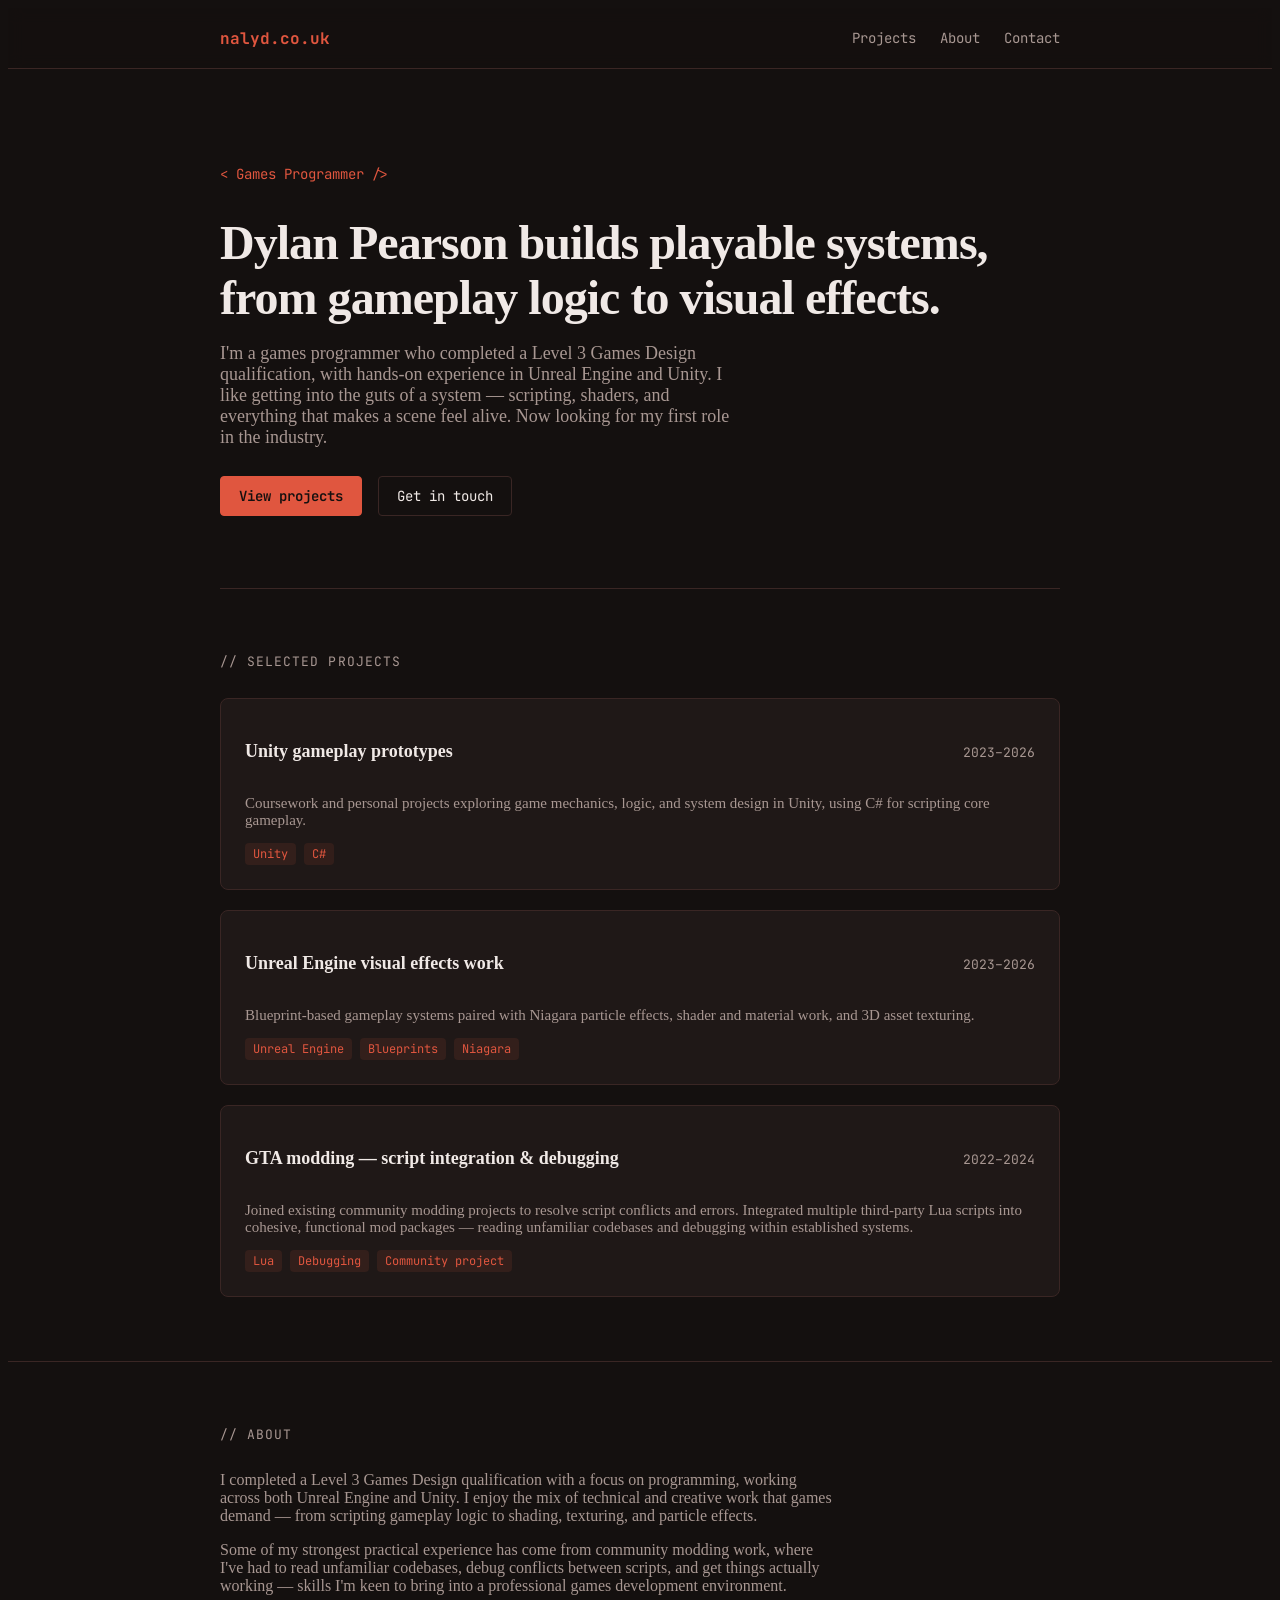
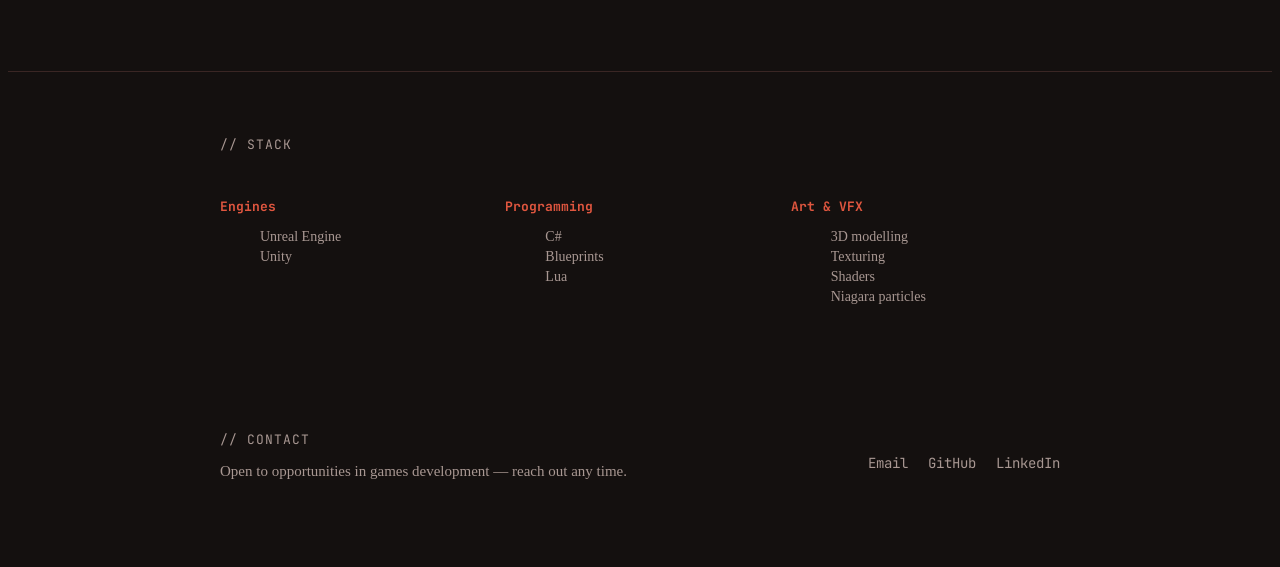
==== index.html @ 9c81312b "I should have hooked up top github from the start" ====
<!DOCTYPE html>
<html lang="en">
<head>
    <meta charset="UTF-8">
    <meta name="viewport" content="width=device-width, initial-scale=1.0">
    <title>Dylan 'Nalyd' Pearson - JNR Games Programer</title>
    <link rel="styleSheet" href="/styles.css">
    <link rel="styleSheet" href="/config.css">
</head>
<body>

<header>
  <nav class="wrap">
    <a href="#top" class="logo">nalyd.co.uk</a>
    <div class="navlinks">
      <a href="#projects">Projects</a>
      <a href="#about">About</a>
      <a href="#contact">Contact</a>
    </div>
  </nav>
</header>

<div class="hero wrap" id="top">
  <span class="tag">&lt; Games Programmer /&gt;</span>
  <h1>Dylan Pearson builds playable systems, from gameplay logic to visual effects.</h1>
  <p>I'm a games programmer who completed a Level 3 Games Design qualification, with hands-on experience in Unreal Engine and Unity. I like getting into the guts of a system — scripting, shaders, and everything that makes a scene feel alive. Now looking for my first role in the industry.</p>
  <div class="links">
    <a class="btn primary" href="#projects">View projects</a>
    <a class="btn" href="#contact">Get in touch</a>
  </div>
</div>


    <section id="projects">
  <div class="wrap">
    <div class="section-label">// Selected projects</div>
    <div class="projects">
    <div class="project">
  <div class="project-top">
    <h3>Unity gameplay prototypes</h3>
    <span class="year">2023–2026</span>
  </div>
  <p>Coursework and personal projects exploring game mechanics, logic, and system design in Unity, using C# for scripting core gameplay.</p>
  <div class="stack"><span>Unity</span><span>C#</span></div>
</div>
<div class="project">
  <div class="project-top">
    <h3>Unreal Engine visual effects work</h3>
    <span class="year">2023–2026</span>
  </div>
  <p>Blueprint-based gameplay systems paired with Niagara particle effects, shader and material work, and 3D asset texturing.</p>
  <div class="stack"><span>Unreal Engine</span><span>Blueprints</span><span>Niagara</span></div>
</div>

<div class="project">
  <div class="project-top">
    <h3>GTA modding — script integration & debugging</h3>
    <span class="year">2022–2024</span>
  </div>
  <p>Joined existing community modding projects to resolve script conflicts and errors. Integrated multiple third-party Lua scripts into cohesive, functional mod packages — reading unfamiliar codebases and debugging within established systems.</p>
  <div class="stack"><span>Lua</span><span>Debugging</span><span>Community project</span></div>
</div>
    </div>
  </div>
</section>

<section id="about">
  <div class="wrap">
    <div class="section-label">// About</div>
    <div class="about">
      <p>I completed a Level 3 Games Design qualification with a focus on programming, working across both Unreal Engine and Unity. I enjoy the mix of technical and creative work that games demand — from scripting gameplay logic to shading, texturing, and particle effects.</p>
      <p>Some of my strongest practical experience has come from community modding work, where I've had to read unfamiliar codebases, debug conflicts between scripts, and get things actually working — skills I'm keen to bring into a professional games development environment.</p>
    </div>
  </div>
</section>


<section id="skills">
  <div class="wrap">
    <div class="section-label">// Stack</div>
    <div class="skills-grid">
      <div class="skill-group">
        <h4>Engines</h4>
        <ul><li>Unreal Engine</li><li>Unity</li></ul>
      </div>
      <div class="skill-group">
        <h4>Programming</h4>
        <ul><li>C#</li><li>Blueprints</li><li>Lua</li></ul>
      </div>
      <div class="skill-group">
        <h4>Art & VFX</h4>
        <ul><li>3D modelling</li><li>Texturing</li><li>Shaders</li><li>Niagara particles</li></ul>
      </div>
    </div>
  </div>
</section>
<footer id="contact">
  <div class="wrap">
    <div>
      <div class="section-label" style="margin-bottom:6px;">// Contact</div>
      <p style="color:var(--textDim); font-size:15px;">Open to opportunities in games development — reach out any time.</p>
    </div>
    <div class="contact-links">
      <a href="mailto:Dylan@nalyd.co.uk">Email</a>
      <a href="https://github.com/Nalyd24">GitHub</a>
      <a href="https://www.linkedin.com/in/dylanjpearson/">LinkedIn</a>
    </div>
  </div>
</footer>
</body>
</html>
---- styles.css ----
@import url('https://fonts.googleapis.com/css2?family=JetBrains+Mono:wght@400;500;700&family=Inter:wght@400;500;600&display=swap');

:root {
    --bg: #14100f;
    --bgRaised: #1f1817;
    --text: #f0e9e6;
    --textDim: #a89792;
    --border: #3a2624;
    --accent: #e0563f;
  --mono: 'JetBrains Mono', monospace;
  --sans: 'Inter', sans-serif;
}
body { background: var(--bg); color: var(--text); }
a { color: inherit; text-decoration: none; }
a:focus-visible, button:focus-visible { outline: 2px solid var(--accent); outline-offset: 3px; }
.logo { color: var(--accent); }

.wrap {
    max-width: 840px;
    margin: 0 auto;
    padding: 0 24px; 
}
.logo { color: var(--accent); }

.wrap { max-width: 840px; margin: 0 auto; padding: 0 24px; }

header {
  position: sticky;
  top: 0;
  z-index: 10;
  background: rgba(20,16,15,0.85);
  backdrop-filter: blur(8px);
  border-bottom: 1px solid var(--border);
}
header {
  position: sticky;
  top: 0;
  z-index: 10;
}
header {
  background: rgba(20,16,15,0.85);
  backdrop-filter: blur(8px);
  border-bottom: 1px solid var(--border);
}
nav.wrap {
  display: flex;
  justify-content: space-between;
  align-items: center;
  height: 60px;
}
.logo { font-family: var(--mono); font-weight: 700; color: var(--accent); }
.navlinks { display: flex; gap: 24px; font-family: var(--mono); font-size: 14px; color: var(--textDim); }
.navlinks a:hover { color: var(--text); }
@media (max-width: 600px) {
  .navlinks { display: none; }
}

.hero {
  padding: 96px 0 72px;
  border-bottom: 1px solid var(--border);
}
.hero .tag {
  font-family: var(--mono);
  color: var(--accent);
  font-size: 14px;
  margin-bottom: 16px;
  display: block;
}
.hero h1 {
  font-size: clamp(32px, 5vw, 48px);
  font-weight: 600;
  letter-spacing: -0.02em;
  margin-bottom: 16px;
}
.hero p {
  color: var(--textDim);
  font-size: 18px;
  max-width: 520px;
}
.hero .links { display: flex; gap: 16px; margin-top: 28px; }
.btn {
  font-family: var(--mono);
  font-size: 14px;
  padding: 10px 18px;
  border-radius: 4px;
  border: 1px solid var(--border);
}
.btn.primary { background: var(--accent); color: var(--bg); border-color: var(--accent); font-weight: 600; }
.btn:hover { border-color: var(--accent); }

section { padding: 64px 0; border-bottom: 1px solid var(--border); }
section:last-of-type { border-bottom: none; }

.section-label {
  font-family: var(--mono);
  font-size: 13px;
  color: var(--textDim);
  text-transform: uppercase;
  letter-spacing: 0.08em;
  margin-bottom: 28px;
}

.projects { display: grid; gap: 20px; }

.project {
  background: var(--bgRaised);
  border: 1px solid var(--border);
  border-radius: 8px;
  padding: 24px;
  transition: border-color 0.15s ease;
}
.project:hover { border-color: var(--accent); }

.project-top { display: flex; justify-content: space-between; align-items: baseline; margin-bottom: 8px; }
.project h3 { font-size: 18px; font-weight: 600; }
.project .year { font-family: var(--mono); font-size: 13px; color: var(--textDim); }
.project p { color: var(--textDim); font-size: 15px; margin-bottom: 14px; }
.stack { display: flex; gap: 8px; flex-wrap: wrap; }
.stack span {
  font-family: var(--mono);
  font-size: 12px;
  color: var(--accent);
  background: rgba(224,86,63,0.1);
  padding: 3px 8px;
  border-radius: 4px;
}
.about p {
  color: var(--textDim);
  max-width: 620px;
  margin-bottom: 12px;
}
.skills-grid {
  display: grid;
  grid-template-columns: repeat(auto-fit, minmax(140px, 1fr));
  gap: 16px;
}

.skill-group h4 {
  font-family: var(--mono);
  font-size: 13px;
  color: var(--accent);
  margin-bottom: 8px;
}
.skill-group ul {
  list-style: none;
  color: var(--textDim);
  font-size: 14px;
}
.skill-group li {
    margin-bottom: 4px;
}
footer {
  padding: 48px 0 64px;
}
footer .wrap {
  display: flex;
  justify-content: space-between;
  align-items: center;
  flex-wrap: wrap;
  gap: 16px;
}
.contact-links { display: flex; gap: 20px; font-family: var(--mono); font-size: 14px; }
.contact-links a { color: var(--textDim); }
.contact-links a:hover { color: var(--accent); }
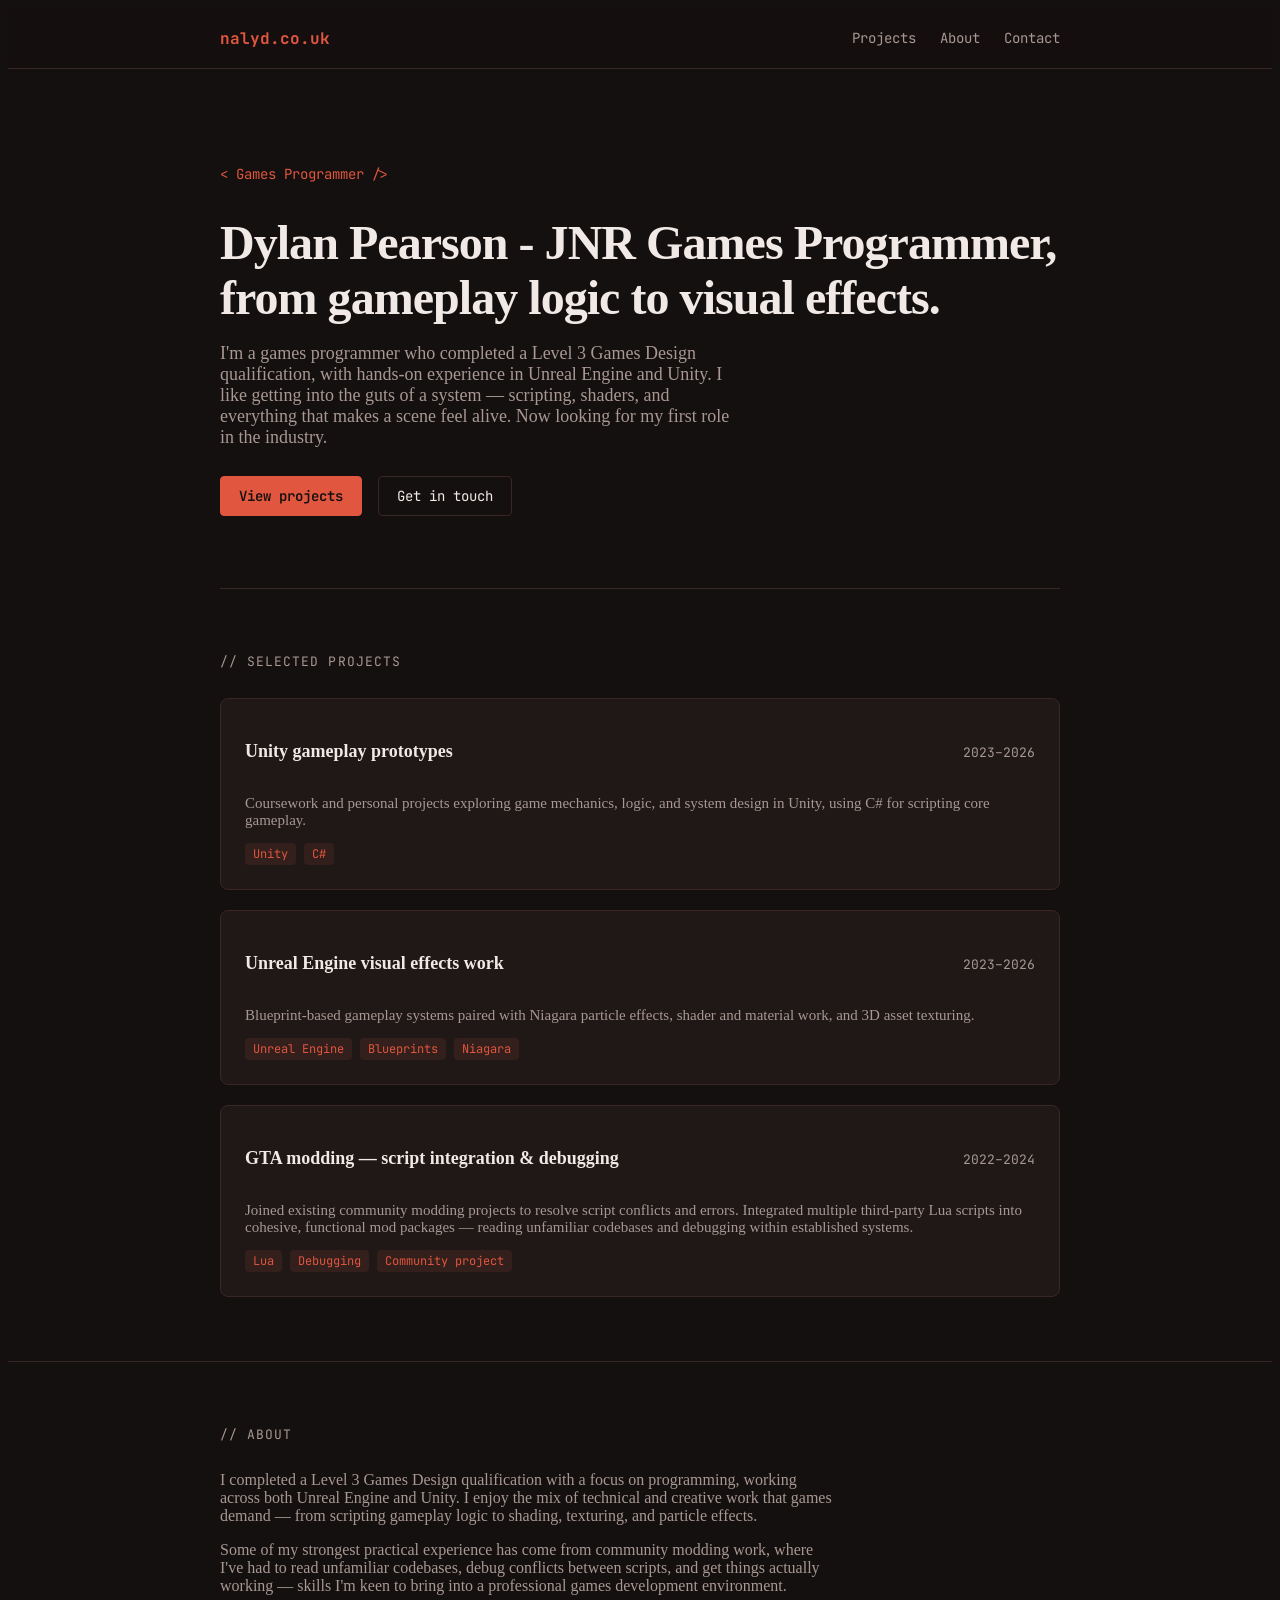
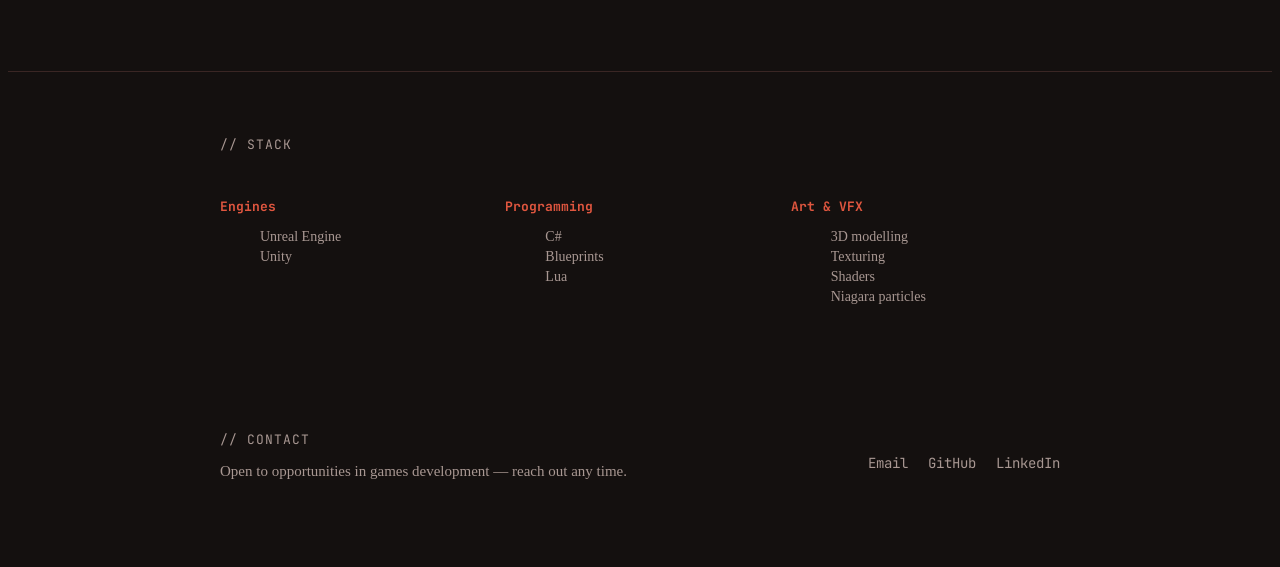
==== commit 52d0337f: "Update index.html" ====
--- a/index.html
+++ b/index.html
@@ -4,8 +4,7 @@
     <meta charset="UTF-8">
     <meta name="viewport" content="width=device-width, initial-scale=1.0">
     <title>Dylan 'Nalyd' Pearson - JNR Games Programer</title>
-    <link rel="styleSheet" href="/styles.css">
-    <link rel="styleSheet" href="/config.css">
+    <link rel="styleSheet" href="styles.css">
 </head>
 <body>
 
@@ -22,7 +21,7 @@
 
 <div class="hero wrap" id="top">
   <span class="tag">&lt; Games Programmer /&gt;</span>
-  <h1>Dylan Pearson builds playable systems, from gameplay logic to visual effects.</h1>
+  <h1>Dylan Pearson - JNR Games Programmer, from gameplay logic to visual effects.</h1>
   <p>I'm a games programmer who completed a Level 3 Games Design qualification, with hands-on experience in Unreal Engine and Unity. I like getting into the guts of a system — scripting, shaders, and everything that makes a scene feel alive. Now looking for my first role in the industry.</p>
   <div class="links">
     <a class="btn primary" href="#projects">View projects</a>
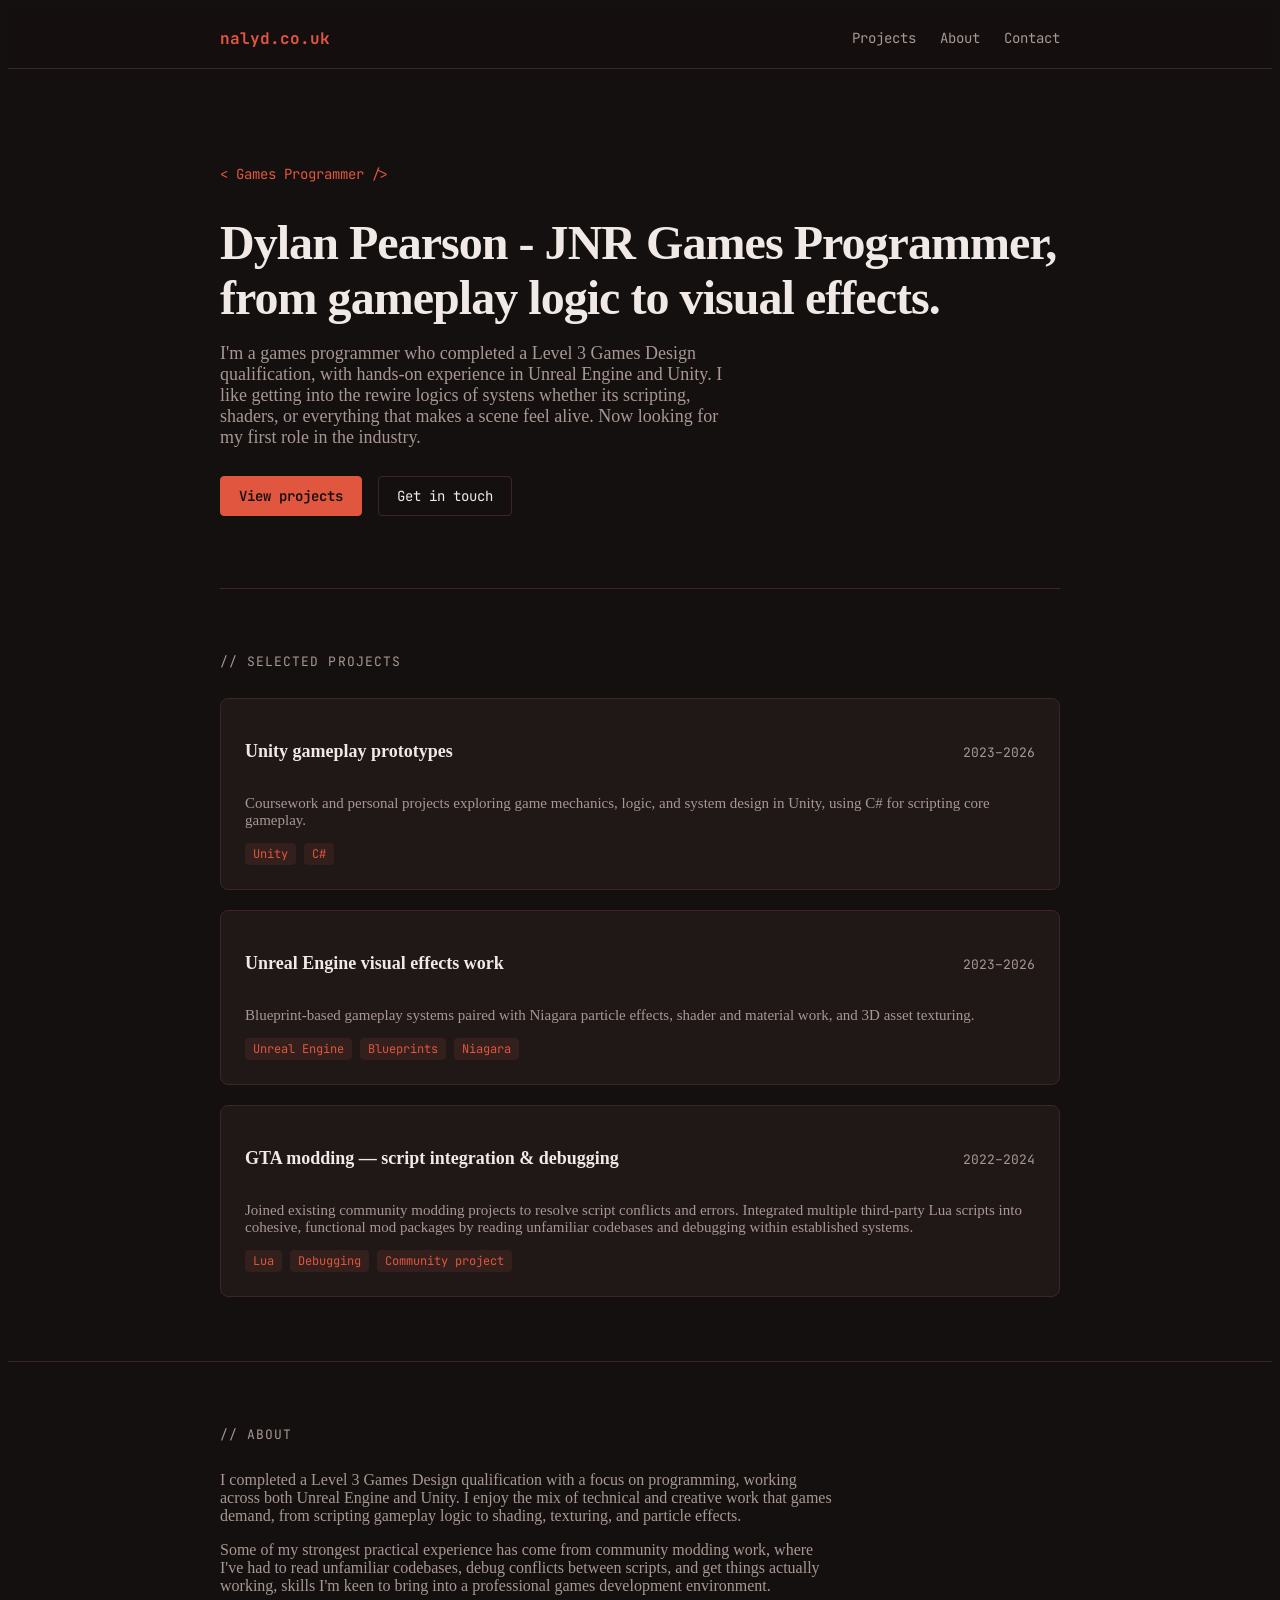
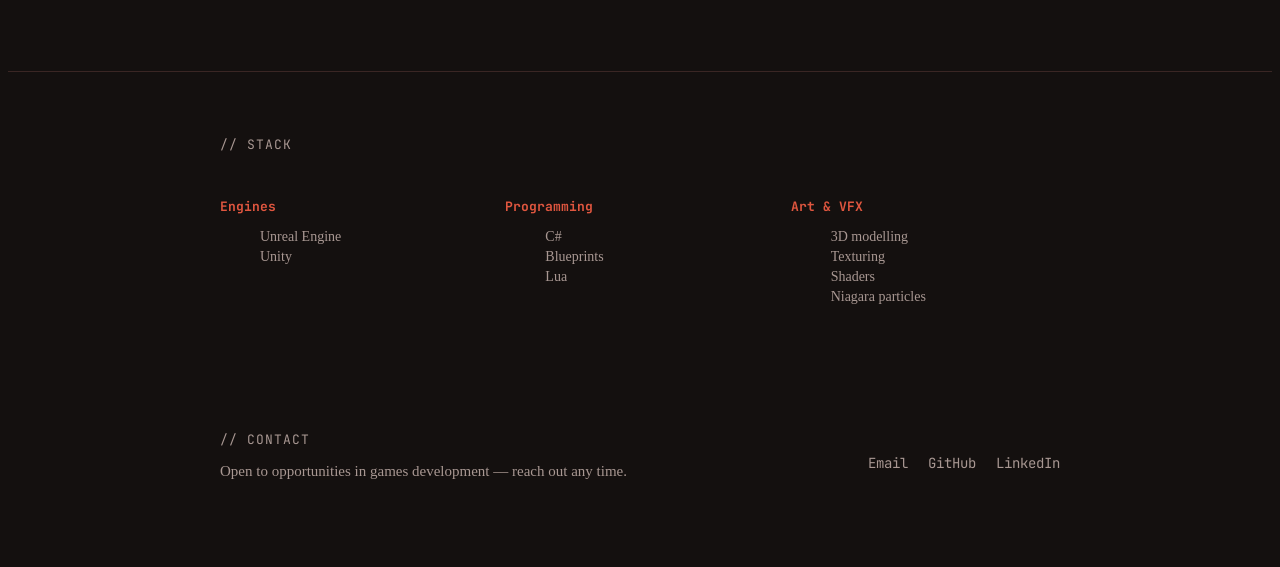
==== commit affb1445: "Update index.html" ====
--- a/index.html
+++ b/index.html
@@ -22,7 +22,7 @@
 <div class="hero wrap" id="top">
   <span class="tag">&lt; Games Programmer /&gt;</span>
   <h1>Dylan Pearson - JNR Games Programmer, from gameplay logic to visual effects.</h1>
-  <p>I'm a games programmer who completed a Level 3 Games Design qualification, with hands-on experience in Unreal Engine and Unity. I like getting into the guts of a system — scripting, shaders, and everything that makes a scene feel alive. Now looking for my first role in the industry.</p>
+  <p>I'm a games programmer who completed a Level 3 Games Design qualification, with hands-on experience in Unreal Engine and Unity. I like getting into the rewire logics of systens whether its scripting, shaders, or everything that makes a scene feel alive. Now looking for my first role in the industry.</p>
   <div class="links">
     <a class="btn primary" href="#projects">View projects</a>
     <a class="btn" href="#contact">Get in touch</a>
@@ -56,7 +56,7 @@
     <h3>GTA modding — script integration & debugging</h3>
     <span class="year">2022–2024</span>
   </div>
-  <p>Joined existing community modding projects to resolve script conflicts and errors. Integrated multiple third-party Lua scripts into cohesive, functional mod packages — reading unfamiliar codebases and debugging within established systems.</p>
+  <p>Joined existing community modding projects to resolve script conflicts and errors. Integrated multiple third-party Lua scripts into cohesive, functional mod packages by reading unfamiliar codebases and debugging within established systems.</p>
   <div class="stack"><span>Lua</span><span>Debugging</span><span>Community project</span></div>
 </div>
     </div>
@@ -67,8 +67,8 @@
   <div class="wrap">
     <div class="section-label">// About</div>
     <div class="about">
-      <p>I completed a Level 3 Games Design qualification with a focus on programming, working across both Unreal Engine and Unity. I enjoy the mix of technical and creative work that games demand — from scripting gameplay logic to shading, texturing, and particle effects.</p>
-      <p>Some of my strongest practical experience has come from community modding work, where I've had to read unfamiliar codebases, debug conflicts between scripts, and get things actually working — skills I'm keen to bring into a professional games development environment.</p>
+      <p>I completed a Level 3 Games Design qualification with a focus on programming, working across both Unreal Engine and Unity. I enjoy the mix of technical and creative work that games demand, from scripting gameplay logic to shading, texturing, and particle effects.</p>
+      <p>Some of my strongest practical experience has come from community modding work, where I've had to read unfamiliar codebases, debug conflicts between scripts, and get things actually working, skills I'm keen to bring into a professional games development environment.</p>
     </div>
   </div>
 </section>
